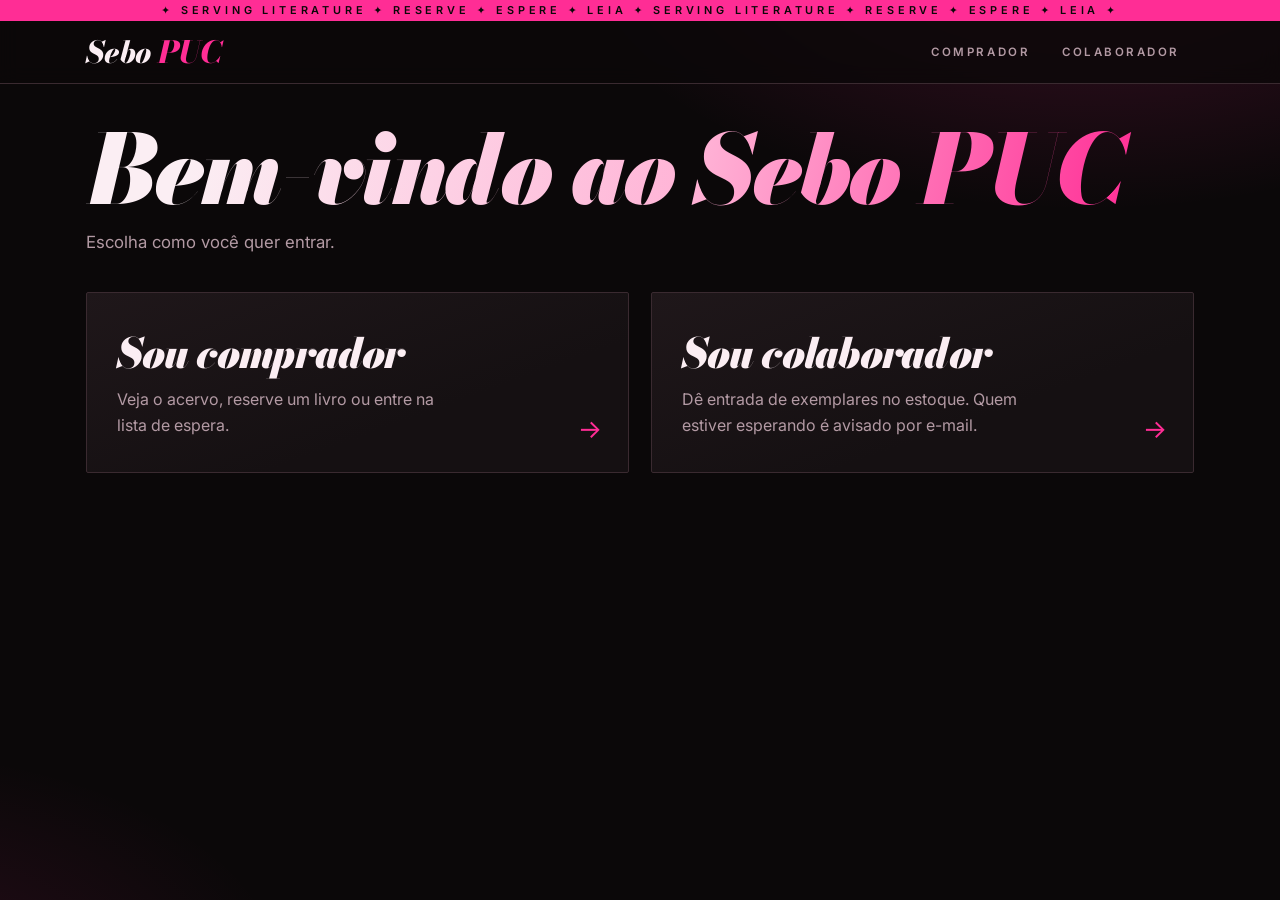
==== frontend/web/index.html @ 69d96991 "frontend divonico" ====
<!doctype html>
<html lang="pt-BR">
<head>
  <meta charset="utf-8">
  <meta name="viewport" content="width=device-width, initial-scale=1">
  <title>Sebo PUC</title>
  <link rel="stylesheet" href="style.css">
</head>
<body>
  <header class="topo">
    <div class="topo-in">
      <a class="marca" href="index.html">Sebo <span>PUC</span></a>
      <nav class="nav">
        <a href="comprador.html">Comprador</a>
        <a href="colaborador.html">Colaborador</a>
      </nav>
    </div>
  </header>

  <main>
    <h1>Bem-vindo ao Sebo PUC</h1>
    <p class="sub">Escolha como você quer entrar.</p>

    <div class="escolha">
      <a href="comprador.html">
        <strong>Sou comprador</strong>
        <span>Veja o acervo, reserve um livro ou entre na lista de espera.</span>
      </a>
      <a href="colaborador.html">
        <strong>Sou colaborador</strong>
        <span>Dê entrada de exemplares no estoque. Quem estiver esperando é avisado por e-mail.</span>
      </a>
    </div>
  </main>
</body>
</html>
---- frontend/web/style.css ----
/* sebo puc: editorial de moda e ballroom. preto profundo, rosa-choque, didone itálica, pose. */
@import url("https://fonts.googleapis.com/css2?family=Bodoni+Moda:ital,opsz,wght@0,6..96,400..900;1,6..96,400..900&family=Inter:wght@400;500;600&display=swap");

:root {
  --bg: #0b0809;
  --surface: #151012;
  --surface-2: #1f171a;
  --text: #fbeef3;
  --muted: #b39aa4;
  --border: #3a2a30;
  --accent: #ff2d95;
  --accent-2: #ffb3d6;
  --accent-text: #0b0809;
  --ok-bg: rgba(255, 45, 149, .12);  --ok-fg: #ff7ab8;
  --warn-bg: rgba(255, 255, 255, .06); --warn-fg: #cdb7c0;
  --err-bg: rgba(255, 64, 64, .12);  --err-fg: #ff8080;
  --glow: 0 0 0 1px var(--accent), 0 18px 50px -12px rgba(255, 45, 149, .55);
  --radius: 2px;
  --display: "Bodoni Moda", Didot, "Bodoni 72", "Playfair Display", Georgia, serif;
  --sans: Inter, system-ui, -apple-system, "Segoe UI", Roboto, sans-serif;
  color-scheme: dark;
}

* { box-sizing: border-box; }

body {
  margin: 0;
  min-height: 100vh;
  color: var(--text);
  font: 16px/1.6 var(--sans);
  background:
    radial-gradient(900px 500px at 85% -10%, rgba(255, 45, 149, .22), transparent 60%),
    radial-gradient(700px 400px at -10% 110%, rgba(255, 45, 149, .12), transparent 60%),
    var(--bg);
  background-attachment: fixed;
}

::selection { background: var(--accent); color: var(--accent-text); }

a { color: var(--accent); }

/* ---------- topo ---------- */
.topo {
  position: sticky;
  top: 0;
  z-index: 5;
  background: rgba(11, 8, 9, .82);
  backdrop-filter: blur(10px);
  border-bottom: 1px solid var(--border);
}
.topo::before {
  content: "✦ serving literature ✦ reserve ✦ espere ✦ leia ✦ serving literature ✦ reserve ✦ espere ✦ leia ✦";
  display: block;
  overflow: hidden;
  white-space: nowrap;
  text-align: center;
  padding: 5px 0;
  background: var(--accent);
  color: var(--accent-text);
  font: 600 .68rem/1 var(--sans);
  letter-spacing: .35em;
  text-transform: uppercase;
}
.topo-in {
  max-width: 1140px;
  margin: 0 auto;
  padding: 14px 16px;
  display: flex;
  align-items: center;
  gap: 16px;
  flex-wrap: wrap;
}
.marca {
  font-family: var(--display);
  font-style: italic;
  font-weight: 800;
  font-size: 1.9rem;
  line-height: 1;
  letter-spacing: -.02em;
  color: var(--text);
  text-decoration: none;
}
.marca span { color: var(--accent); }
.nav { display: flex; gap: 4px; margin-left: auto; }
.nav a {
  padding: 8px 14px;
  border-radius: 999px;
  color: var(--muted);
  text-decoration: none;
  font-size: .72rem;
  font-weight: 600;
  letter-spacing: .22em;
  text-transform: uppercase;
  transition: color .15s, background .15s;
}
.nav a:hover { color: var(--text); background: var(--surface-2); }
.nav a.ativo { background: var(--accent); color: var(--accent-text); }

main {
  max-width: 1140px;
  margin: 0 auto;
  padding: 40px 16px 80px;
}

h1 {
  font-family: var(--display);
  font-style: italic;
  font-weight: 900;
  font-size: clamp(2.8rem, 9vw, 6rem);
  line-height: .95;
  letter-spacing: -.035em;
  margin: 0 0 14px;
  background: linear-gradient(100deg, var(--text) 10%, var(--accent-2) 55%, var(--accent) 95%);
  -webkit-background-clip: text;
  background-clip: text;
  color: transparent;
}
h2 {
  font-family: var(--display);
  font-style: italic;
  font-weight: 700;
  font-size: 1.6rem;
  line-height: 1.1;
  margin: 0 0 14px;
}
.sub {
  color: var(--muted);
  margin: 0 0 28px;
  max-width: 60ch;
  font-size: 1.05rem;
}

/* ---------- controles ---------- */
.barra {
  display: flex;
  gap: 12px;
  margin-bottom: 28px;
  flex-wrap: wrap;
  align-items: center;
}
.barra input { flex: 1 1 240px; }

input, button { font: inherit; }

input[type=text], input[type=email], input[type=number], input[type=search] {
  width: 100%;
  padding: 12px 2px;
  border: none;
  border-bottom: 1px solid var(--border);
  border-radius: 0;
  background: transparent;
  color: var(--text);
  font-size: 1.05rem;
  transition: border-color .15s;
}
input::placeholder { color: var(--muted); opacity: .7; font-style: italic; }
input:focus { outline: none; border-bottom-color: var(--accent); box-shadow: 0 1px 0 var(--accent); }

label {
  display: block;
  margin-bottom: 2px;
  font-size: .7rem;
  font-weight: 600;
  letter-spacing: .2em;
  text-transform: uppercase;
  color: var(--accent-2);
}
.campo { margin-bottom: 18px; }
.dica { color: var(--muted); font-size: .85rem; font-weight: 400; letter-spacing: 0; text-transform: none; font-style: italic; }

.btn {
  padding: 12px 22px;
  border-radius: 999px;
  border: 1px solid var(--text);
  background: transparent;
  color: var(--text);
  cursor: pointer;
  font-size: .72rem;
  font-weight: 600;
  letter-spacing: .2em;
  text-transform: uppercase;
  white-space: nowrap;
  transition: background .15s, color .15s, transform .15s, box-shadow .15s;
}
.btn:hover { background: var(--text); color: var(--bg); }
.btn:active { transform: scale(.97); }
.btn-pri { background: var(--accent); border-color: var(--accent); color: var(--accent-text); }
.btn-pri:hover { background: var(--accent); color: var(--accent-text); box-shadow: 0 0 28px rgba(255, 45, 149, .6); transform: translateY(-1px); }
.btn:disabled { opacity: .55; cursor: progress; transform: none; box-shadow: none; }

/* ---------- cards de livro ---------- */
.grade {
  display: grid;
  grid-template-columns: repeat(auto-fill, minmax(250px, 1fr));
  gap: 22px;
}
.livro {
  position: relative;
  background: linear-gradient(160deg, var(--surface-2), var(--surface) 60%);
  border: 1px solid var(--border);
  border-radius: var(--radius);
  padding: 22px 20px 18px;
  display: flex;
  flex-direction: column;
  gap: 6px;
  transition: transform .25s cubic-bezier(.2, .8, .2, 1.2), box-shadow .25s, border-color .25s;
}
.livro::before {
  content: "";
  position: absolute;
  inset: 0 0 auto 0;
  height: 3px;
  background: linear-gradient(90deg, var(--accent), var(--accent-2));
  transform: scaleX(0);
  transform-origin: left;
  transition: transform .3s;
}
.livro:hover { transform: translateY(-6px) rotate(-.8deg); box-shadow: var(--glow); border-color: transparent; }
.livro:hover::before { transform: scaleX(1); }
.livro h3 {
  font-family: var(--display);
  font-style: italic;
  font-weight: 800;
  font-size: 1.65rem;
  line-height: 1.05;
  letter-spacing: -.02em;
  margin: 0 0 4px;
}
.livro .autor { margin: 0; color: var(--accent-2); }
.livro .meta {
  color: var(--muted);
  font-size: .72rem;
  letter-spacing: .14em;
  text-transform: uppercase;
  margin: 0;
}
.livro .rodape {
  margin-top: auto;
  padding-top: 16px;
  display: flex;
  align-items: center;
  justify-content: space-between;
  gap: 10px;
  flex-wrap: wrap;
}
.livro .rodape .btn { flex: 1 1 auto; white-space: normal; line-height: 1.4; }

.selo {
  display: inline-block;
  padding: 4px 10px;
  border-radius: 999px;
  font-size: .66rem;
  font-weight: 600;
  letter-spacing: .16em;
  text-transform: uppercase;
}
.selo-ok { background: var(--ok-bg); color: var(--ok-fg); border: 1px solid rgba(255, 45, 149, .45); }
.selo-sem { background: var(--warn-bg); color: var(--warn-fg); border: 1px dashed var(--border); }

/* ---------- avisos ---------- */
.aviso {
  padding: 16px 18px;
  border-radius: var(--radius);
  margin-bottom: 20px;
  border-left: 3px solid currentColor;
  animation: entra .4s cubic-bezier(.2, .8, .2, 1.2);
}
.aviso strong { font-family: var(--display); font-style: italic; font-size: 1.3rem; margin-right: 6px; }
.aviso-ok { background: var(--ok-bg); color: var(--ok-fg); }
.aviso-warn { background: var(--warn-bg); color: var(--warn-fg); }
.aviso-err { background: var(--err-bg); color: var(--err-fg); }
.aviso code { font-size: .82rem; word-break: break-all; color: var(--text); }
.vazio { color: var(--muted); text-align: center; padding: 48px 0; font-family: var(--display); font-style: italic; font-size: 1.3rem; }

@keyframes entra {
  from { opacity: 0; transform: translateY(-8px) scale(.98); }
  to   { opacity: 1; transform: none; }
}

/* ---------- painel / tabela (colaborador) ---------- */
.colunas {
  display: grid;
  grid-template-columns: minmax(280px, 390px) 1fr;
  gap: 32px;
  align-items: start;
}
.painel {
  background: linear-gradient(160deg, var(--surface-2), var(--surface) 70%);
  border: 1px solid var(--border);
  border-radius: var(--radius);
  padding: 26px;
}
.colunas > .painel:first-child { border-top: 3px solid var(--accent); }
.tabela-wrap { overflow-x: auto; }
table { width: 100%; border-collapse: collapse; font-size: .95rem; }
th, td { text-align: left; padding: 12px 10px; border-bottom: 1px solid var(--border); }
th {
  color: var(--accent-2);
  font-weight: 600;
  font-size: .66rem;
  letter-spacing: .2em;
  text-transform: uppercase;
}
td:nth-child(2) { font-family: var(--display); font-style: italic; font-size: 1.08rem; }
td.num, th.num { text-align: right; }
tbody tr { cursor: pointer; transition: background .15s; }
tbody tr:hover { background: rgba(255, 45, 149, .08); }
tbody tr:hover td:first-child { box-shadow: inset 3px 0 0 var(--accent); }
.lista-avisados { margin: 6px 0 0; padding-left: 20px; }

/* ---------- modal ---------- */
dialog {
  border: 1px solid var(--border);
  border-top: 3px solid var(--accent);
  border-radius: var(--radius);
  padding: 0;
  width: min(460px, calc(100vw - 32px));
  background: var(--surface);
  color: var(--text);
  box-shadow: 0 30px 80px -10px rgba(255, 45, 149, .35);
}
dialog[open] { animation: entra .35s cubic-bezier(.2, .8, .2, 1.2); }
dialog::backdrop { background: rgba(5, 2, 4, .78); backdrop-filter: blur(4px); }
dialog form { padding: 28px; }
dialog h2 { font-size: 2.1rem; margin-bottom: 4px; }
.acoes { display: flex; gap: 10px; justify-content: flex-end; margin-top: 22px; }

/* ---------- landing ---------- */
.escolha {
  display: grid;
  grid-template-columns: repeat(auto-fit, minmax(260px, 1fr));
  gap: 22px;
  margin-top: 36px;
}
.escolha a {
  position: relative;
  display: block;
  padding: 40px 30px 34px;
  background: linear-gradient(160deg, var(--surface-2), var(--surface) 65%);
  border: 1px solid var(--border);
  border-radius: var(--radius);
  color: var(--text);
  text-decoration: none;
  overflow: hidden;
  transition: transform .25s cubic-bezier(.2, .8, .2, 1.2), box-shadow .25s, border-color .25s;
}
.escolha a::after {
  content: "→";
  position: absolute;
  right: 26px;
  bottom: 22px;
  font-size: 1.6rem;
  color: var(--accent);
  transition: transform .25s;
}
.escolha a:hover { transform: translateY(-6px) rotate(-.6deg); box-shadow: var(--glow); border-color: transparent; }
.escolha a:hover::after { transform: translateX(6px); }
.escolha strong {
  display: block;
  font-family: var(--display);
  font-style: italic;
  font-weight: 900;
  font-size: 2.6rem;
  line-height: 1;
  letter-spacing: -.03em;
  margin-bottom: 12px;
}
.escolha span { color: var(--muted); display: block; max-width: 34ch; }

@media (max-width: 760px) {
  .colunas { grid-template-columns: 1fr; }
  .nav { margin-left: 0; }
}

@media (prefers-reduced-motion: reduce) {
  *, *::before, *::after { animation: none !important; transition: none !important; }
}
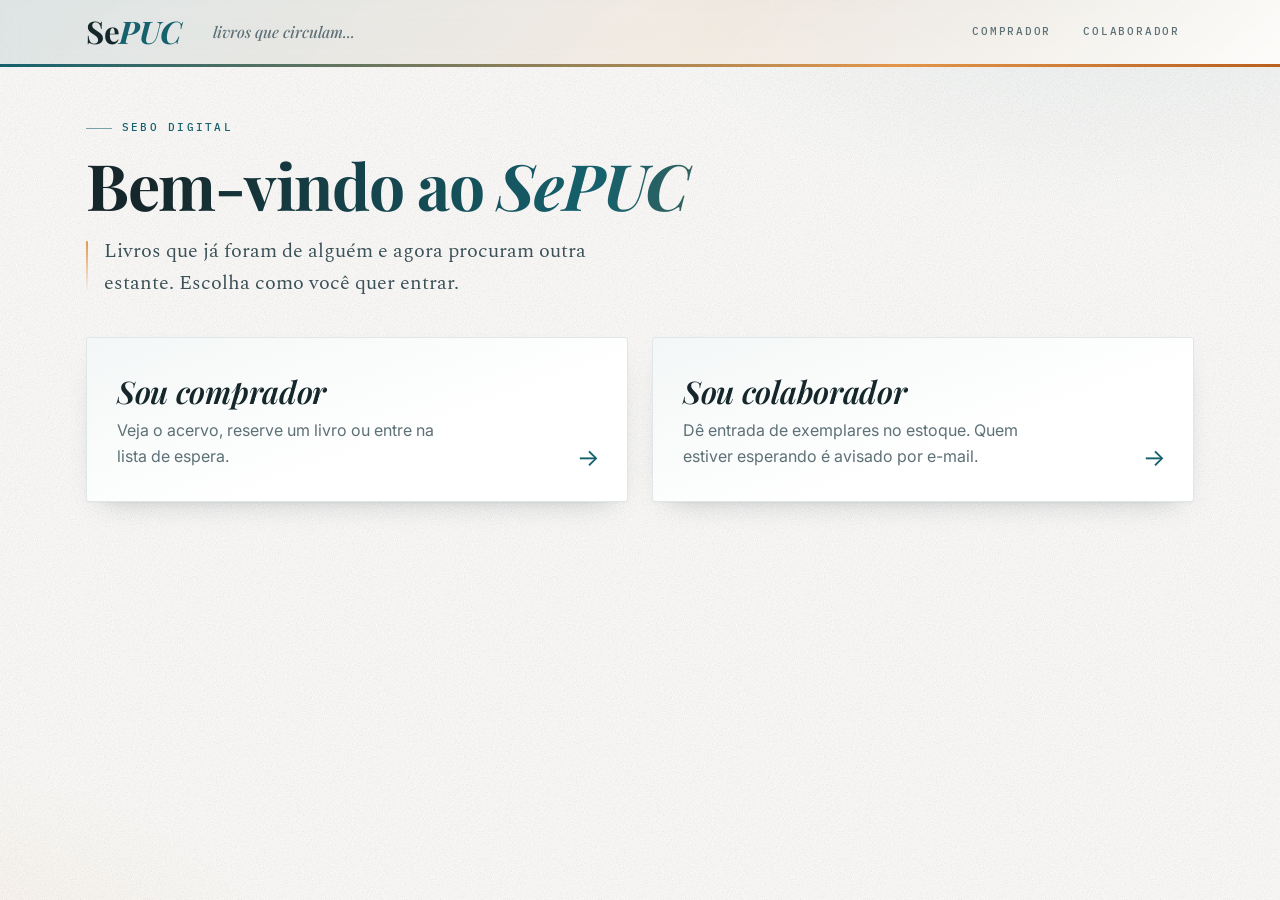
==== commit 5bf4eaf7: "Renomeia para SePUC e refaz o visual do site Fundo branco no lugar do tema escuro, paleta teal + amb" ====
--- a/frontend/web/index.html
+++ b/frontend/web/index.html
@@ -3,13 +3,14 @@
 <head>
   <meta charset="utf-8">
   <meta name="viewport" content="width=device-width, initial-scale=1">
-  <title>Sebo PUC</title>
+  <title>SePUC</title>
   <link rel="stylesheet" href="style.css">
 </head>
 <body>
   <header class="topo">
     <div class="topo-in">
-      <a class="marca" href="index.html">Sebo <span>PUC</span></a>
+      <a class="marca" href="index.html">Se<span>PUC</span></a>
+      <span class="marca-nota">livros que circulam...</span>
       <nav class="nav">
         <a href="comprador.html">Comprador</a>
         <a href="colaborador.html">Colaborador</a>
@@ -18,17 +19,18 @@
   </header>
 
   <main>
-    <h1>Bem-vindo ao Sebo PUC</h1>
-    <p class="sub">Escolha como você quer entrar.</p>
+    <p class="kicker">Sebo digital</p>
+    <h1>Bem-vindo ao <em>SePUC</em></h1>
+    <p class="sub">Livros que já foram de alguém e agora procuram outra estante. Escolha como você quer entrar.</p>
 
     <div class="escolha">
       <a href="comprador.html">
         <strong>Sou comprador</strong>
-        <span>Veja o acervo, reserve um livro ou entre na lista de espera.</span>
+        <span class="desc">Veja o acervo, reserve um livro ou entre na lista de espera.</span>
       </a>
       <a href="colaborador.html">
         <strong>Sou colaborador</strong>
-        <span>Dê entrada de exemplares no estoque. Quem estiver esperando é avisado por e-mail.</span>
+        <span class="desc">Dê entrada de exemplares no estoque. Quem estiver esperando é avisado por e-mail.</span>
       </a>
     </div>
   </main>
--- a/frontend/web/style.css
+++ b/frontend/web/style.css
@@ -1,36 +1,50 @@
-/* sebo puc: editorial de moda e ballroom. preto profundo, rosa-choque, didone itálica, pose. */
-@import url("https://fonts.googleapis.com/css2?family=Bodoni+Moda:ital,opsz,wght@0,6..96,400..900;1,6..96,400..900&family=Inter:wght@400;500;600&display=swap");
+/* sepuc: livraria online. Playfair Display + Inter + IBM Plex Mono, teal & âmbar, papel texturizado. */
+@import url("https://fonts.googleapis.com/css2?family=IBM+Plex+Mono:wght@400;500&family=Inter:wght@400;500;600;700&family=Playfair+Display:ital,wght@0,500;0,600;0,700;0,800;1,500;1,600;1,700&family=Spectral:ital,wght@0,400;0,500;1,400&display=swap");
 
 :root {
-  --bg: #0b0809;
-  --surface: #151012;
-  --surface-2: #1f171a;
-  --text: #fbeef3;
-  --muted: #b39aa4;
-  --border: #3a2a30;
-  --accent: #ff2d95;
-  --accent-2: #ffb3d6;
-  --accent-text: #0b0809;
-  --ok-bg: rgba(255, 45, 149, .12);  --ok-fg: #ff7ab8;
-  --warn-bg: rgba(255, 255, 255, .06); --warn-fg: #cdb7c0;
-  --err-bg: rgba(255, 64, 64, .12);  --err-fg: #ff8080;
-  --glow: 0 0 0 1px var(--accent), 0 18px 50px -12px rgba(255, 45, 149, .55);
-  --radius: 2px;
-  --display: "Bodoni Moda", Didot, "Bodoni 72", "Playfair Display", Georgia, serif;
+  --bg: #fdfcfa;
+  --surface: #ffffff;
+  --surface-2: #f4f7f7;
+  --text: #16272b;
+  --texto-apoio: #3b5157;   /* linhas de apoio: legível, mais leve que o corpo */
+  --muted: #5d7076;
+  --border: #e0e7e8;
+  --accent: #15616d;        /* teal profundo: botões, links, marca */
+  --accent-soft: #1a7a89;   /* teal claro: fim do degradê */
+  --accent-2: #b9601f;      /* âmbar queimado: contraste seguro em texto pequeno */
+  --accent-2-soft: #e2954a; /* âmbar claro: só decorativo */
+  --accent-text: #ffffff;
+  --ok-bg: #e4f6ef;   --ok-fg: #0e8a62;
+  --warn-bg: #fdf3e6; --warn-fg: #a3620c;
+  --err-bg: #fdeceb;  --err-fg: #c22f22;
+  --sombra: 0 1px 2px rgba(22, 39, 43, .04), 0 12px 28px -18px rgba(22, 39, 43, .35);
+  --glow: 0 0 0 1px rgba(21, 97, 109, .3), 0 18px 40px -16px rgba(21, 97, 109, .45);
+  --radius: 3px;
+  --display: "Playfair Display", "Iowan Old Style", Georgia, Cambria, serif;
+  --leitura: Spectral, "Iowan Old Style", Georgia, Cambria, serif;
   --sans: Inter, system-ui, -apple-system, "Segoe UI", Roboto, sans-serif;
-  color-scheme: dark;
+  --mono: "IBM Plex Mono", ui-monospace, SFMono-Regular, Menlo, Consolas, monospace;
+  --mola: cubic-bezier(.2, .8, .2, 1);
+  --papel:
+    url("data:image/svg+xml,%3Csvg xmlns='http://www.w3.org/2000/svg' width='180' height='180'%3E%3Cfilter id='g'%3E%3CfeTurbulence type='fractalNoise' baseFrequency='0.85' numOctaves='3' stitchTiles='stitch'/%3E%3CfeColorMatrix type='saturate' values='0'/%3E%3C/filter%3E%3Crect width='180' height='180' filter='url(%23g)' opacity='0.26'/%3E%3C/svg%3E");
+  color-scheme: light;
 }
 
 * { box-sizing: border-box; }
+
+html { scrollbar-color: #c2d2d4 var(--surface-2); }
 
 body {
   margin: 0;
   min-height: 100vh;
+  display: flex;
+  flex-direction: column;
   color: var(--text);
   font: 16px/1.6 var(--sans);
   background:
-    radial-gradient(900px 500px at 85% -10%, rgba(255, 45, 149, .22), transparent 60%),
-    radial-gradient(700px 400px at -10% 110%, rgba(255, 45, 149, .12), transparent 60%),
+    var(--papel),
+    radial-gradient(900px 520px at 88% -12%, rgba(21, 97, 109, .10), transparent 62%),
+    radial-gradient(760px 420px at -12% 112%, rgba(226, 149, 74, .12), transparent 62%),
     var(--bg);
   background-attachment: fixed;
 }
@@ -38,33 +52,40 @@
 ::selection { background: var(--accent); color: var(--accent-text); }
 
 a { color: var(--accent); }
+
+:focus-visible {
+  outline: 2px solid var(--accent);
+  outline-offset: 3px;
+  border-radius: 3px;
+}
+
+::-webkit-scrollbar { width: 11px; height: 11px; }
+::-webkit-scrollbar-track { background: var(--surface-2); }
+::-webkit-scrollbar-thumb {
+  background: #c2d2d4;
+  border-radius: 99px;
+  border: 3px solid var(--surface-2);
+}
+::-webkit-scrollbar-thumb:hover { background: var(--accent); }
 
 /* ---------- topo ---------- */
 .topo {
   position: sticky;
   top: 0;
   z-index: 5;
-  background: rgba(11, 8, 9, .82);
+  background: linear-gradient(135deg, rgba(21, 97, 109, .10), rgba(226, 149, 74, .09) 55%, rgba(253, 252, 250, .95));
   backdrop-filter: blur(10px);
-  border-bottom: 1px solid var(--border);
-}
-.topo::before {
-  content: "✦ serving literature ✦ reserve ✦ espere ✦ leia ✦ serving literature ✦ reserve ✦ espere ✦ leia ✦";
+}
+.topo::after {
+  content: "";
   display: block;
-  overflow: hidden;
-  white-space: nowrap;
-  text-align: center;
-  padding: 5px 0;
-  background: var(--accent);
-  color: var(--accent-text);
-  font: 600 .68rem/1 var(--sans);
-  letter-spacing: .35em;
-  text-transform: uppercase;
+  height: 3px;
+  background: linear-gradient(90deg, var(--accent), var(--accent-2-soft) 70%, var(--accent-2));
 }
 .topo-in {
   max-width: 1140px;
   margin: 0 auto;
-  padding: 14px 16px;
+  padding: 15px 16px;
   display: flex;
   align-items: center;
   gap: 16px;
@@ -72,62 +93,148 @@
 }
 .marca {
   font-family: var(--display);
+  font-weight: 700;
+  font-size: 1.95rem;
+  line-height: 1;
+  letter-spacing: -.015em;
+  color: var(--text);
+  text-decoration: none;
+}
+.marca span {
   font-style: italic;
-  font-weight: 800;
-  font-size: 1.9rem;
+  color: var(--accent);
+  transition: color .25s;
+}
+.marca:hover span { color: var(--accent-2); }
+.marca-nota {
+  align-self: center;
+  padding-left: 14px;
+  border-left: 1px solid var(--border);
+  font-family: var(--display);
+  font-style: italic;
+  font-weight: 500;
+  font-size: .98rem;
   line-height: 1;
-  letter-spacing: -.02em;
-  color: var(--text);
-  text-decoration: none;
-}
-.marca span { color: var(--accent); }
+  color: var(--muted);
+}
+
 .nav { display: flex; gap: 4px; margin-left: auto; }
 .nav a {
+  position: relative;
   padding: 8px 14px;
   border-radius: 999px;
   color: var(--muted);
   text-decoration: none;
-  font-size: .72rem;
-  font-weight: 600;
-  letter-spacing: .22em;
+  font-family: var(--mono);
+  font-size: .7rem;
+  font-weight: 500;
+  letter-spacing: .16em;
   text-transform: uppercase;
-  transition: color .15s, background .15s;
-}
-.nav a:hover { color: var(--text); background: var(--surface-2); }
+  transition: color .2s, background .2s;
+}
+.nav a::after {
+  content: "";
+  position: absolute;
+  left: 50%;
+  bottom: 2px;
+  width: 0;
+  height: 2px;
+  border-radius: 2px;
+  background: var(--accent-2);
+  transform: translateX(-50%);
+  transition: width .25s var(--mola);
+}
+.nav a:hover { color: var(--text); }
+.nav a:hover::after { width: calc(100% - 28px); }
 .nav a.ativo { background: var(--accent); color: var(--accent-text); }
+.nav a.ativo::after { display: none; }
 
 main {
+  flex: 1;
+  width: 100%;
   max-width: 1140px;
   margin: 0 auto;
-  padding: 40px 16px 80px;
+  padding: 44px 16px 80px;
+}
+
+/* ---------- tipografia ---------- */
+.kicker {
+  display: inline-flex;
+  align-items: center;
+  gap: 10px;
+  margin: 0 0 14px;
+  font-family: var(--mono);
+  font-size: .7rem;
+  font-weight: 500;
+  letter-spacing: .2em;
+  text-transform: uppercase;
+  color: var(--accent);
+}
+.kicker::before {
+  content: "";
+  width: 26px;
+  height: 1px;
+  background: currentColor;
+  opacity: .55;
 }
 
 h1 {
   font-family: var(--display);
-  font-style: italic;
-  font-weight: 900;
-  font-size: clamp(2.8rem, 9vw, 6rem);
-  line-height: .95;
-  letter-spacing: -.035em;
-  margin: 0 0 14px;
-  background: linear-gradient(100deg, var(--text) 10%, var(--accent-2) 55%, var(--accent) 95%);
+  font-weight: 700;
+  font-size: clamp(2.4rem, 6.4vw, 4rem);
+  line-height: 1.05;
+  letter-spacing: -.02em;
+  margin: 0 0 16px;
+  background: linear-gradient(100deg, var(--text) 6%, var(--accent) 46%, var(--accent-2) 96%);
   -webkit-background-clip: text;
   background-clip: text;
   color: transparent;
 }
+h1 em { font-style: italic; }
+
 h2 {
-  font-family: var(--display);
-  font-style: italic;
-  font-weight: 700;
-  font-size: 1.6rem;
-  line-height: 1.1;
-  margin: 0 0 14px;
-}
+  position: relative;
+  padding-left: 15px;
+  font-family: var(--display);
+  font-weight: 600;
+  font-size: 1.55rem;
+  line-height: 1.2;
+  margin: 0 0 16px;
+  color: var(--text);
+}
+h2::before {
+  content: "";
+  position: absolute;
+  left: 0;
+  top: .22em;
+  bottom: .22em;
+  width: 3px;
+  border-radius: 2px;
+  background: linear-gradient(var(--accent), var(--accent-2-soft));
+}
+
 .sub {
-  color: var(--muted);
-  margin: 0 0 28px;
-  max-width: 60ch;
-  font-size: 1.05rem;
+  position: relative;
+  margin: 0 0 32px;
+  padding-left: 18px;
+  max-width: 56ch;
+  font-family: var(--leitura);
+  font-style: normal;
+  font-weight: 400;
+  font-size: 1.24rem;
+  line-height: 1.62;
+  letter-spacing: 0;
+  color: var(--texto-apoio);
+}
+.sub::before {
+  content: "";
+  position: absolute;
+  left: 0;
+  top: .34em;
+  bottom: .34em;
+  width: 2px;
+  border-radius: 2px;
+  background: linear-gradient(var(--accent-2-soft), rgba(226, 149, 74, 0));
 }
 
 /* ---------- controles ---------- */
@@ -151,17 +258,19 @@
   background: transparent;
   color: var(--text);
   font-size: 1.05rem;
-  transition: border-color .15s;
+  transition: border-color .2s, box-shadow .2s;
 }
 input::placeholder { color: var(--muted); opacity: .7; font-style: italic; }
+input:hover { border-bottom-color: var(--accent-soft); }
 input:focus { outline: none; border-bottom-color: var(--accent); box-shadow: 0 1px 0 var(--accent); }
 
 label {
   display: block;
-  margin-bottom: 2px;
-  font-size: .7rem;
-  font-weight: 600;
-  letter-spacing: .2em;
+  margin-bottom: 3px;
+  font-family: var(--mono);
+  font-size: .68rem;
+  font-weight: 500;
+  letter-spacing: .14em;
   text-transform: uppercase;
   color: var(--accent-2);
 }
@@ -175,68 +284,90 @@
   background: transparent;
   color: var(--text);
   cursor: pointer;
-  font-size: .72rem;
-  font-weight: 600;
-  letter-spacing: .2em;
+  font-family: var(--mono);
+  font-size: .7rem;
+  font-weight: 500;
+  letter-spacing: .14em;
   text-transform: uppercase;
   white-space: nowrap;
-  transition: background .15s, color .15s, transform .15s, box-shadow .15s;
-}
-.btn:hover { background: var(--text); color: var(--bg); }
-.btn:active { transform: scale(.97); }
-.btn-pri { background: var(--accent); border-color: var(--accent); color: var(--accent-text); }
-.btn-pri:hover { background: var(--accent); color: var(--accent-text); box-shadow: 0 0 28px rgba(255, 45, 149, .6); transform: translateY(-1px); }
+  transition: background .2s, color .2s, border-color .2s, transform .12s var(--mola), box-shadow .25s;
+}
+.btn:hover { background: var(--text); color: var(--bg); border-color: var(--text); transform: translateY(-1px); }
+.btn:active { transform: translateY(1px) scale(.98); }
+.btn-pri {
+  background: linear-gradient(120deg, var(--accent) 0%, var(--accent-soft) 50%, var(--accent) 100%);
+  background-size: 220% 100%;
+  background-position: 0% 50%;
+  border-color: var(--accent);
+  color: var(--accent-text);
+  transition: background-position .5s ease, transform .12s var(--mola), box-shadow .25s;
+}
+.btn-pri:hover {
+  background-position: 100% 50%;
+  color: var(--accent-text);
+  box-shadow: 0 10px 22px -10px rgba(21, 97, 109, .65);
+  transform: translateY(-1px);
+}
 .btn:disabled { opacity: .55; cursor: progress; transform: none; box-shadow: none; }
 
 /* ---------- cards de livro ---------- */
 .grade {
   display: grid;
   grid-template-columns: repeat(auto-fill, minmax(250px, 1fr));
-  gap: 22px;
+  gap: 24px;
 }
 .livro {
   position: relative;
-  background: linear-gradient(160deg, var(--surface-2), var(--surface) 60%);
+  background: linear-gradient(160deg, var(--surface-2), var(--surface) 55%);
   border: 1px solid var(--border);
   border-radius: var(--radius);
-  padding: 22px 20px 18px;
+  padding: 24px 22px 20px 30px;
   display: flex;
   flex-direction: column;
   gap: 6px;
-  transition: transform .25s cubic-bezier(.2, .8, .2, 1.2), box-shadow .25s, border-color .25s;
-}
+  box-shadow: var(--sombra);
+  transition: transform .25s var(--mola), box-shadow .25s, border-color .25s;
+  animation: surge .45s var(--mola) both;
+}
+/* lombada do livro */
 .livro::before {
   content: "";
   position: absolute;
-  inset: 0 0 auto 0;
-  height: 3px;
-  background: linear-gradient(90deg, var(--accent), var(--accent-2));
-  transform: scaleX(0);
-  transform-origin: left;
-  transition: transform .3s;
-}
-.livro:hover { transform: translateY(-6px) rotate(-.8deg); box-shadow: var(--glow); border-color: transparent; }
-.livro:hover::before { transform: scaleX(1); }
+  inset: 0 auto 0 0;
+  width: 9px;
+  border-radius: var(--radius) 0 0 var(--radius);
+  background: linear-gradient(170deg, var(--accent), var(--accent-soft) 55%, var(--accent-2));
+  box-shadow: inset -1px 0 0 rgba(255, 255, 255, .45), inset -3px 0 0 rgba(0, 0, 0, .06);
+  transition: width .25s var(--mola);
+}
+.livro:hover {
+  transform: translateY(-4px);
+  box-shadow: var(--glow);
+  border-color: transparent;
+}
+.livro:hover::before { width: 13px; }
 .livro h3 {
   font-family: var(--display);
   font-style: italic;
-  font-weight: 800;
-  font-size: 1.65rem;
-  line-height: 1.05;
-  letter-spacing: -.02em;
-  margin: 0 0 4px;
-}
-.livro .autor { margin: 0; color: var(--accent-2); }
+  font-weight: 600;
+  font-size: 1.45rem;
+  line-height: 1.18;
+  letter-spacing: -.01em;
+  margin: 0 0 2px;
+  transition: color .25s;
+}
+.livro:hover h3 { color: var(--accent); }
+.livro .autor { margin: 0; color: var(--accent-2); font-size: .95rem; }
 .livro .meta {
+  margin: 2px 0 0;
   color: var(--muted);
+  font-family: var(--mono);
   font-size: .72rem;
-  letter-spacing: .14em;
-  text-transform: uppercase;
-  margin: 0;
+  letter-spacing: .02em;
 }
 .livro .rodape {
   margin-top: auto;
-  padding-top: 16px;
+  padding-top: 18px;
   display: flex;
   align-items: center;
   justify-content: space-between;
@@ -245,32 +376,95 @@
 }
 .livro .rodape .btn { flex: 1 1 auto; white-space: normal; line-height: 1.4; }
 
+/* entrada escalonada dos cards */
+@keyframes surge {
+  from { opacity: 0; transform: translateY(10px); }
+  to   { opacity: 1; transform: none; }
+}
+.livro:nth-child(1) { animation-delay: .02s; }
+.livro:nth-child(2) { animation-delay: .06s; }
+.livro:nth-child(3) { animation-delay: .10s; }
+.livro:nth-child(4) { animation-delay: .14s; }
+.livro:nth-child(5) { animation-delay: .18s; }
+.livro:nth-child(6) { animation-delay: .22s; }
+.livro:nth-child(7) { animation-delay: .26s; }
+.livro:nth-child(8) { animation-delay: .30s; }
+
 .selo {
-  display: inline-block;
-  padding: 4px 10px;
+  display: inline-flex;
+  align-items: center;
+  gap: 6px;
+  padding: 5px 11px;
   border-radius: 999px;
-  font-size: .66rem;
-  font-weight: 600;
-  letter-spacing: .16em;
-  text-transform: uppercase;
-}
-.selo-ok { background: var(--ok-bg); color: var(--ok-fg); border: 1px solid rgba(255, 45, 149, .45); }
-.selo-sem { background: var(--warn-bg); color: var(--warn-fg); border: 1px dashed var(--border); }
+  font-family: var(--mono);
+  font-size: .68rem;
+  font-weight: 500;
+  letter-spacing: .06em;
+  white-space: nowrap;
+  transition: transform .2s var(--mola);
+}
+.selo::before {
+  content: "";
+  width: 6px;
+  height: 6px;
+  border-radius: 50%;
+  background: currentColor;
+  flex: none;
+}
+.livro:hover .selo { transform: translateY(-1px); }
+.selo-ok { background: var(--ok-bg); color: var(--ok-fg); border: 1px solid rgba(14, 138, 98, .3); }
+.selo-sem { background: var(--warn-bg); color: var(--warn-fg); border: 1px dashed rgba(163, 98, 12, .4); }
 
 /* ---------- avisos ---------- */
 .aviso {
-  padding: 16px 18px;
+  padding: 18px 20px;
   border-radius: var(--radius);
-  margin-bottom: 20px;
+  margin-bottom: 22px;
   border-left: 3px solid currentColor;
-  animation: entra .4s cubic-bezier(.2, .8, .2, 1.2);
-}
-.aviso strong { font-family: var(--display); font-style: italic; font-size: 1.3rem; margin-right: 6px; }
+  box-shadow: var(--sombra);
+  animation: entra .4s var(--mola);
+}
+.aviso strong {
+  font-family: var(--display);
+  font-weight: 600;
+  font-size: 1.35rem;
+  margin-right: 6px;
+}
 .aviso-ok { background: var(--ok-bg); color: var(--ok-fg); }
 .aviso-warn { background: var(--warn-bg); color: var(--warn-fg); }
 .aviso-err { background: var(--err-bg); color: var(--err-fg); }
-.aviso code { font-size: .82rem; word-break: break-all; color: var(--text); }
-.vazio { color: var(--muted); text-align: center; padding: 48px 0; font-family: var(--display); font-style: italic; font-size: 1.3rem; }
+.aviso code { font-family: var(--mono); font-size: .82rem; word-break: break-all; color: var(--text); }
+.ficha {
+  display: grid;
+  grid-template-columns: auto 1fr;
+  gap: 6px 18px;
+  margin: 14px 0 0;
+  padding-top: 12px;
+  border-top: 1px solid rgba(22, 39, 43, .12);
+}
+.ficha dt {
+  font-family: var(--mono);
+  font-size: .66rem;
+  font-weight: 500;
+  letter-spacing: .14em;
+  text-transform: uppercase;
+  opacity: .8;
+  align-self: center;
+}
+.ficha dd { margin: 0; color: var(--text); word-break: break-word; }
+.campo-duplo { display: grid; grid-template-columns: 1fr 1fr; gap: 0 16px; }
+.vazio {
+  color: var(--muted);
+  text-align: center;
+  padding: 52px 20px;
+  font-family: var(--display);
+  font-style: italic;
+  font-size: 1.3rem;
+  border: 1px dashed var(--border);
+  border-radius: var(--radius);
+  background: rgba(255, 255, 255, .5);
+  margin: 0;
+}
 
 @keyframes entra {
   from { opacity: 0; transform: translateY(-8px) scale(.98); }
@@ -289,24 +483,34 @@
   border: 1px solid var(--border);
   border-radius: var(--radius);
   padding: 26px;
+  box-shadow: var(--sombra);
 }
 .colunas > .painel:first-child { border-top: 3px solid var(--accent); }
 .tabela-wrap { overflow-x: auto; }
 table { width: 100%; border-collapse: collapse; font-size: .95rem; }
-th, td { text-align: left; padding: 12px 10px; border-bottom: 1px solid var(--border); }
+th, td { text-align: left; padding: 13px 12px; border-bottom: 1px solid var(--border); }
 th {
   color: var(--accent-2);
-  font-weight: 600;
+  font-family: var(--mono);
+  font-weight: 500;
   font-size: .66rem;
-  letter-spacing: .2em;
+  letter-spacing: .14em;
   text-transform: uppercase;
 }
-td:nth-child(2) { font-family: var(--display); font-style: italic; font-size: 1.08rem; }
+td:first-child { font-family: var(--mono); font-size: .84rem; color: var(--muted); white-space: nowrap; }
+td:nth-child(2) {
+  font-family: var(--display);
+  font-style: italic;
+  font-weight: 500;
+  font-size: 1.1rem;
+}
 td.num, th.num { text-align: right; }
-tbody tr { cursor: pointer; transition: background .15s; }
-tbody tr:hover { background: rgba(255, 45, 149, .08); }
-tbody tr:hover td:first-child { box-shadow: inset 3px 0 0 var(--accent); }
-.lista-avisados { margin: 6px 0 0; padding-left: 20px; }
+td.num { font-family: var(--mono); font-variant-numeric: tabular-nums; }
+tbody tr { cursor: pointer; transition: background .2s; }
+tbody tr:hover { background: rgba(21, 97, 109, .06); }
+tbody tr:hover td:first-child { box-shadow: inset 3px 0 0 var(--accent); color: var(--accent); }
+tbody tr:active { background: rgba(21, 97, 109, .11); }
+.lista-avisados { margin: 6px 0 0; padding-left: 20px; font-family: var(--mono); font-size: .85rem; }
 
 /* ---------- modal ---------- */
 dialog {
@@ -317,61 +521,82 @@
   width: min(460px, calc(100vw - 32px));
   background: var(--surface);
   color: var(--text);
-  box-shadow: 0 30px 80px -10px rgba(255, 45, 149, .35);
-}
-dialog[open] { animation: entra .35s cubic-bezier(.2, .8, .2, 1.2); }
-dialog::backdrop { background: rgba(5, 2, 4, .78); backdrop-filter: blur(4px); }
-dialog form { padding: 28px; }
-dialog h2 { font-size: 2.1rem; margin-bottom: 4px; }
-.acoes { display: flex; gap: 10px; justify-content: flex-end; margin-top: 22px; }
+  box-shadow: 0 30px 80px -10px rgba(22, 39, 43, .3);
+}
+dialog[open] { animation: entra .35s var(--mola); }
+dialog::backdrop { background: rgba(22, 39, 43, .45); backdrop-filter: blur(4px); }
+dialog form { padding: 30px; }
+dialog h2 { font-size: 1.9rem; margin-bottom: 6px; }
+dialog .sub { font-size: 1.1rem; margin-bottom: 24px; max-width: none; }
+.acoes { display: flex; gap: 10px; justify-content: flex-end; margin-top: 24px; }
 
 /* ---------- landing ---------- */
 .escolha {
   display: grid;
   grid-template-columns: repeat(auto-fit, minmax(260px, 1fr));
-  gap: 22px;
-  margin-top: 36px;
+  gap: 24px;
+  margin-top: 38px;
 }
 .escolha a {
   position: relative;
   display: block;
-  padding: 40px 30px 34px;
-  background: linear-gradient(160deg, var(--surface-2), var(--surface) 65%);
+  padding: 36px 30px 32px;
+  background: linear-gradient(160deg, var(--surface-2), var(--surface) 62%);
   border: 1px solid var(--border);
   border-radius: var(--radius);
   color: var(--text);
   text-decoration: none;
   overflow: hidden;
-  transition: transform .25s cubic-bezier(.2, .8, .2, 1.2), box-shadow .25s, border-color .25s;
-}
+  box-shadow: var(--sombra);
+  transition: transform .25s var(--mola), box-shadow .25s, border-color .25s;
+}
+.escolha a::before {
+  content: "";
+  position: absolute;
+  inset: 0 0 auto 0;
+  height: 4px;
+  background: linear-gradient(90deg, var(--accent), var(--accent-2-soft));
+  transform: scaleX(0);
+  transform-origin: left;
+  transition: transform .35s var(--mola);
+}
+.escolha a > * { position: relative; }
 .escolha a::after {
   content: "→";
   position: absolute;
-  right: 26px;
-  bottom: 22px;
-  font-size: 1.6rem;
+  right: 28px;
+  bottom: 24px;
+  font-size: 1.5rem;
   color: var(--accent);
-  transition: transform .25s;
-}
-.escolha a:hover { transform: translateY(-6px) rotate(-.6deg); box-shadow: var(--glow); border-color: transparent; }
+  transition: transform .3s var(--mola);
+}
+.escolha a:hover { transform: translateY(-4px); box-shadow: var(--glow); border-color: transparent; }
+.escolha a:hover::before { transform: scaleX(1); }
 .escolha a:hover::after { transform: translateX(6px); }
+.escolha a:active { transform: translateY(-1px) scale(.995); }
 .escolha strong {
   display: block;
   font-family: var(--display);
   font-style: italic;
-  font-weight: 900;
-  font-size: 2.6rem;
-  line-height: 1;
-  letter-spacing: -.03em;
-  margin-bottom: 12px;
-}
-.escolha span { color: var(--muted); display: block; max-width: 34ch; }
+  font-weight: 600;
+  font-size: 1.95rem;
+  line-height: 1.1;
+  letter-spacing: -.01em;
+  margin-bottom: 10px;
+  color: var(--text);
+}
+.escolha span.desc { color: var(--muted); display: block; max-width: 34ch; }
 
 @media (max-width: 760px) {
   .colunas { grid-template-columns: 1fr; }
   .nav { margin-left: 0; }
 }
 
+@media (max-width: 620px) {
+  .marca-nota { display: none; }
+  .sub { font-size: 1.18rem; padding-left: 14px; }
+}
+
 @media (prefers-reduced-motion: reduce) {
   *, *::before, *::after { animation: none !important; transition: none !important; }
 }
